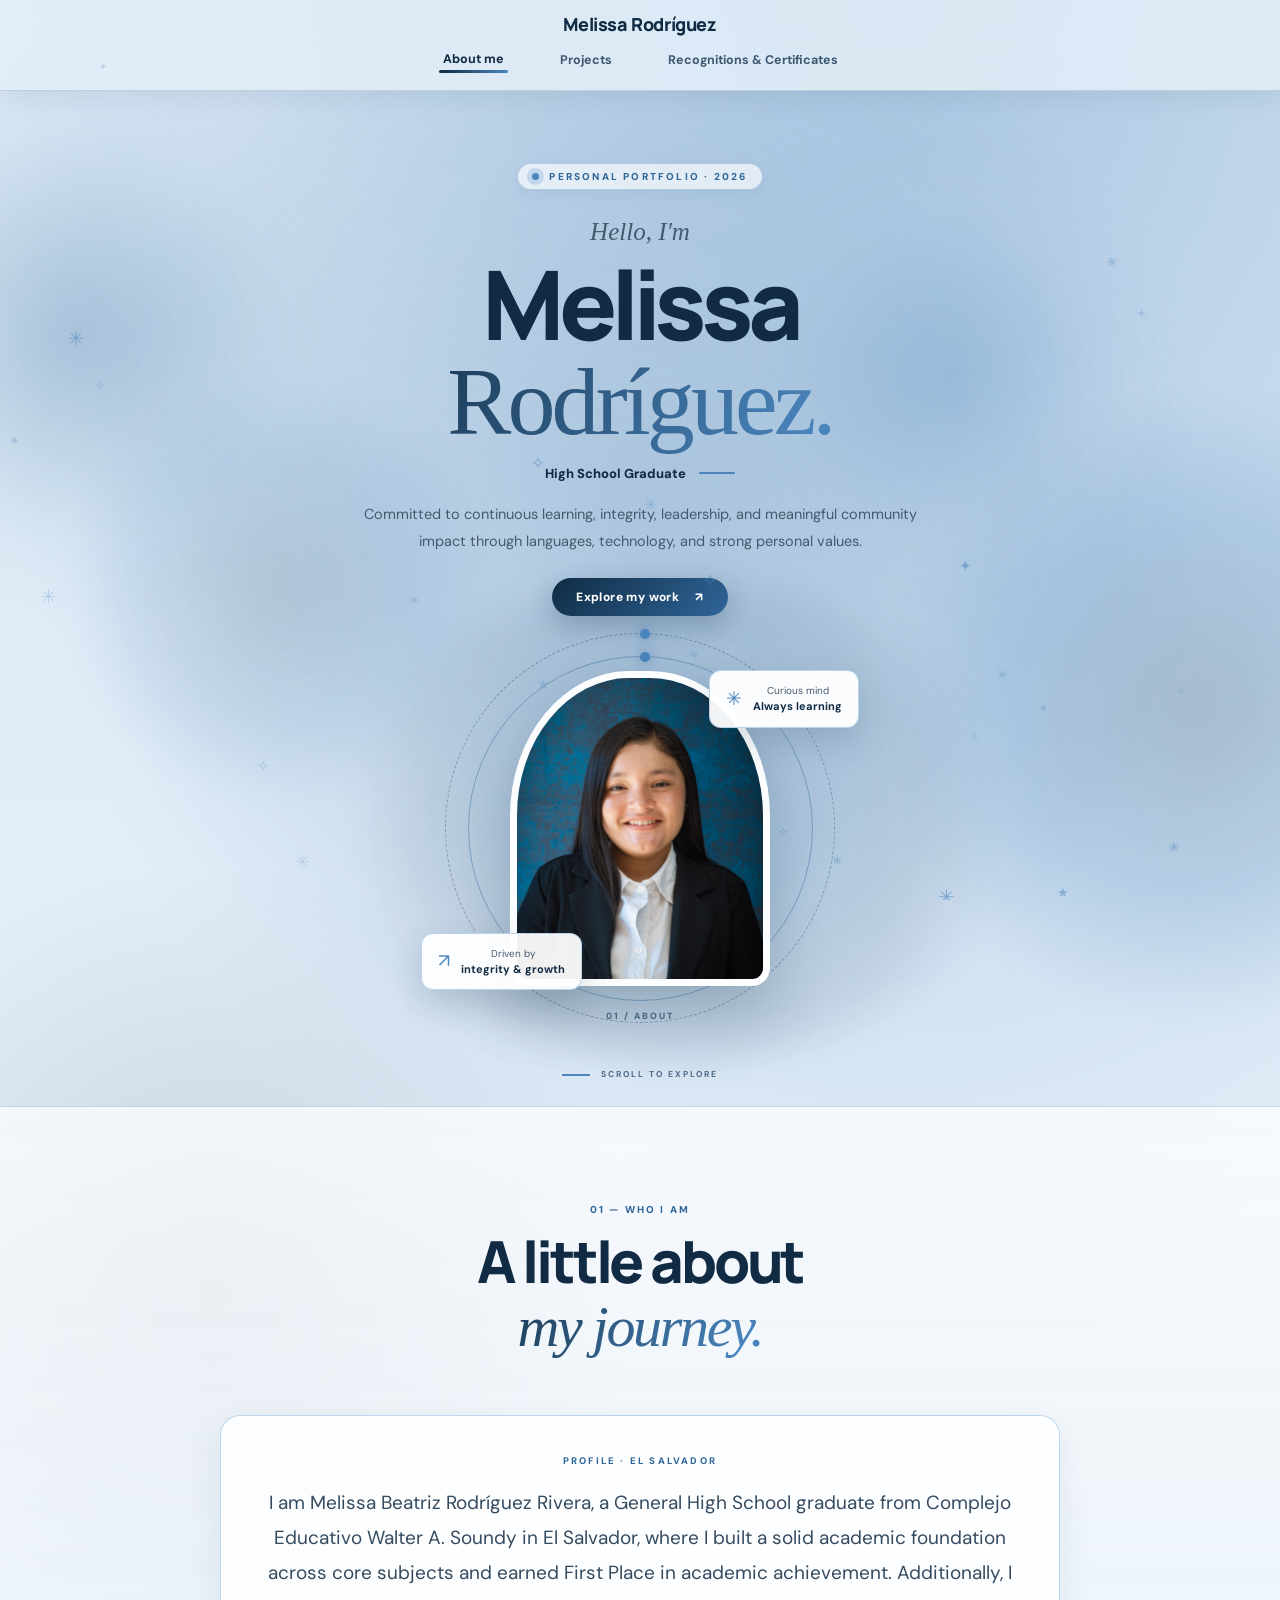
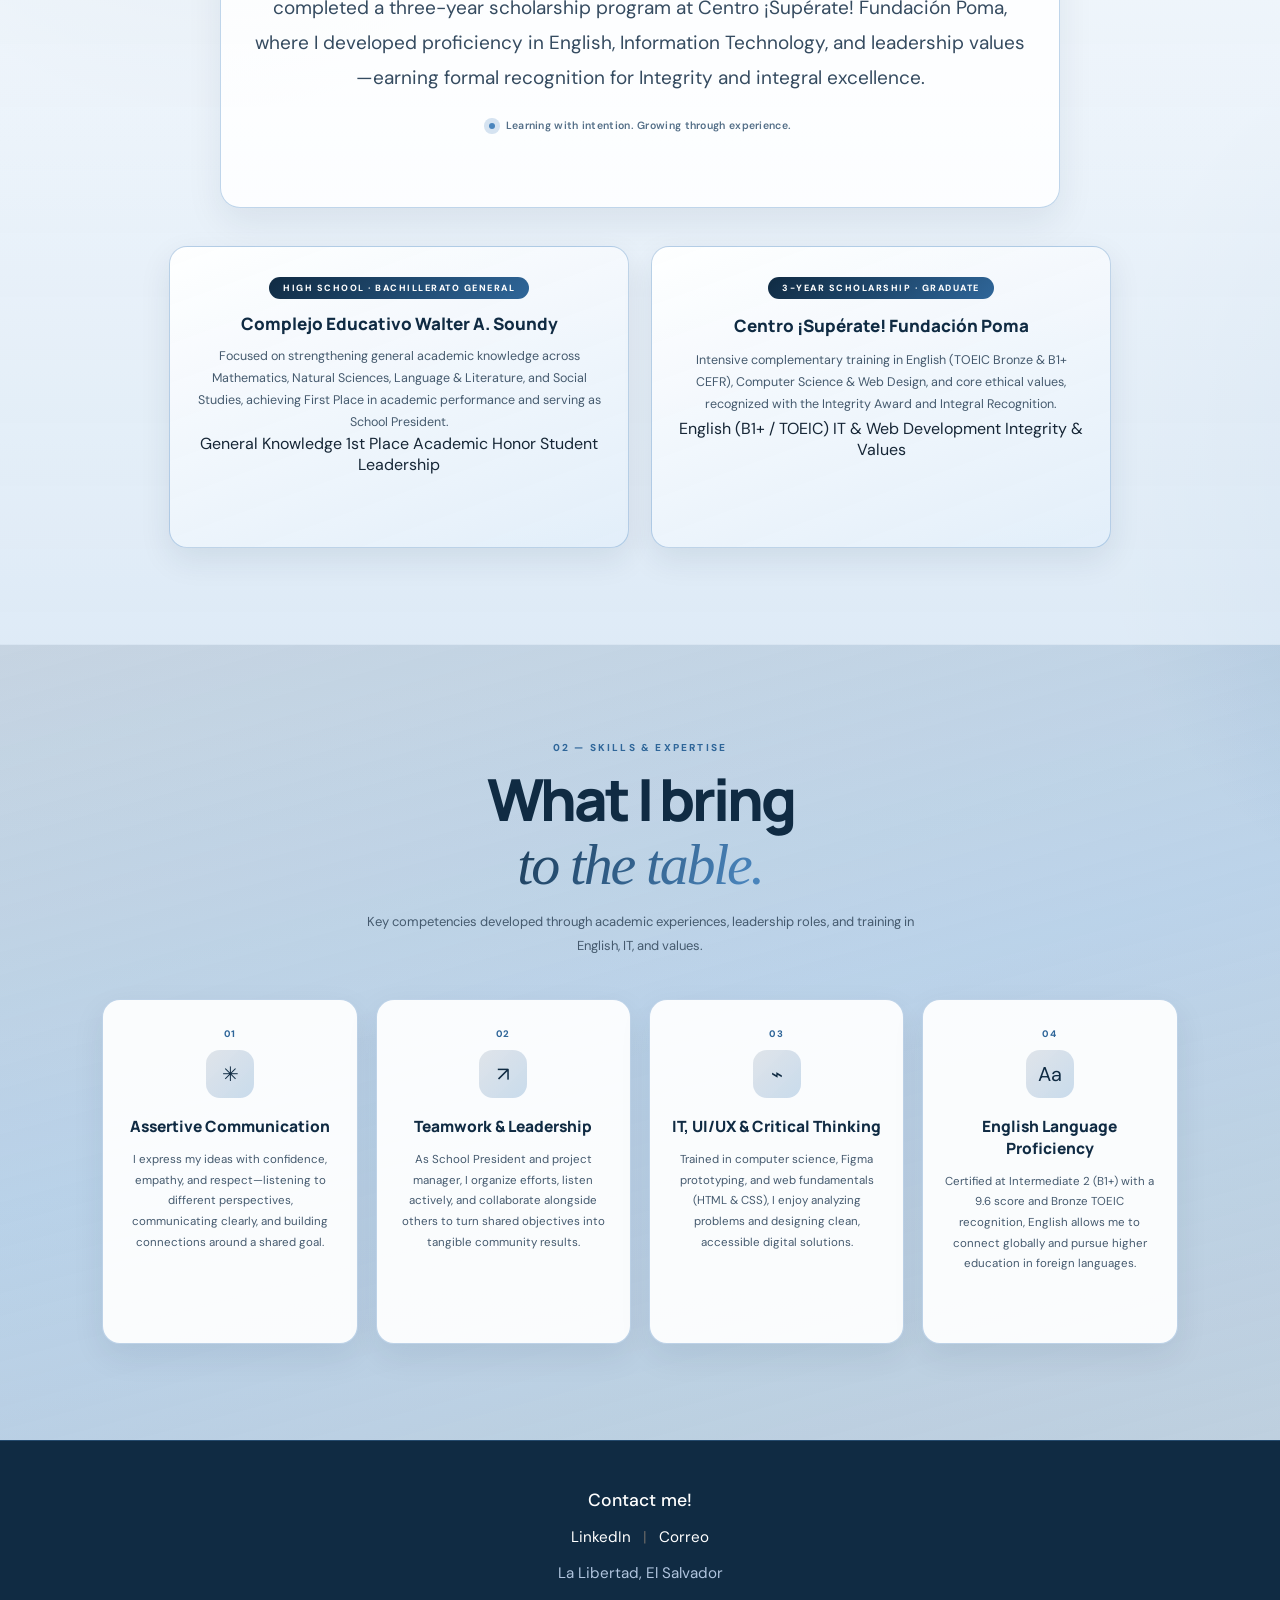
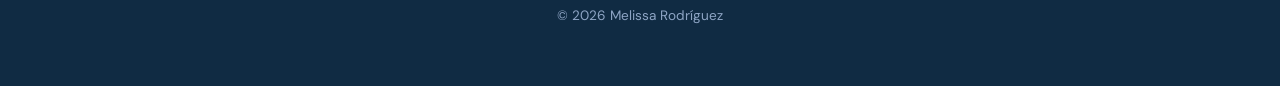
==== index.html @ 37ff0554 "Rutes Correction" ====
<!DOCTYPE html>
<html lang="en">

<head>
    <meta charset="UTF-8">
    <meta name="viewport" content="width=device-width, initial-scale=1.0">
    <meta name="theme-color" content="#1C3D5A">
    <meta name="description" content="Personal portfolio of Melissa Beatriz Rodríguez Rivera — High School Graduate, English, IT & Leadership.">
    <title>Melissa Rodríguez — About Me</title>
    <link rel="stylesheet" href="style.css">
    <script src="melistyle.js" defer></script>
</head>

<body>
    <div class="ambient ambient-one"></div>
    <div class="ambient ambient-two"></div>
    <div class="ambient ambient-three"></div>
    <header class="site-header">
        <a class="logo" href="index.html">Melissa Rodríguez</a>
        <button class="menu-toggle" aria-label="Open navigation" aria-expanded="false"
            aria-controls="primary-navigation"><span></span><span></span></button>
        <nav class="navigation" id="primary-navigation" aria-label="Main navigation">
            <a class="active" aria-current="page" href="index.html">About me</a>
            <a href="Projects-index.html">Projects</a>
            <a href="C&R-index.html">Recognitions &amp; Certificates</a>
        </nav>
    </header>

    <main>
        <section class="hero hero-about">
            <div class="hero-copy reveal">
                <span class="eyebrow"><span class="eyebrow-dot"></span> PERSONAL PORTFOLIO · 2026</span>
                <p class="intro-line">Hello, I'm</p>
                <h1>Melissa<br><span>Rodríguez.</span></h1>
                <div class="hero-role">High School Graduate <span class="role-line"></span></div>
                <p class="hero-description">Committed to continuous learning, integrity, leadership, and meaningful community
                    impact through languages, technology, and strong personal values.</p>
                <a class="text-link" href="Projects-index.html">Explore my work <span>↗</span></a>
            </div>
            <div class="hero-visual reveal">
                <div class="portrait-orbit orbit-a"></div>
                <div class="portrait-orbit orbit-b"></div>
                <div class="portrait-frame">
                    <img src="Imagen perfil Meli.jpeg" alt="Portrait of Melissa Beatriz Rodríguez Rivera">
                </div>
                <div class="floating-note note-top"><span class="note-icon">✳</span><span>Curious mind<br><b>Always
                            learning</b></span></div>
                <div class="floating-note note-bottom"><span class="note-icon">↗</span><span>Driven by<br><b>integrity
                            &amp; growth</b></span></div>
                <span class="visual-index">01 / ABOUT</span>
            </div>
            <div class="hero-scroll"><span></span> SCROLL TO EXPLORE</div>
        </section>

        <section class="content-section profile-section">
            <div class="section-heading reveal">
                <span class="section-kicker">01 — WHO I AM</span>
                <h2>A little about<br><em>my journey.</em></h2>
            </div>
            <div class="profile-copy reveal">
                <span class="small-label">PROFILE · EL SALVADOR</span>
                <p>I am Melissa Beatriz Rodríguez Rivera, a General High School graduate from Complejo Educativo Walter A. Soundy in El Salvador, where I built a solid academic foundation across core subjects and earned First Place in academic achievement. Additionally, I completed a three-year scholarship program at Centro ¡Supérate! Fundación Poma, where I developed proficiency in English, Information Technology, and leadership values—earning formal recognition for Integrity and integral excellence.
                </p>
                <div class="profile-foot"><span class="mini-dot"></span> Learning with intention. Growing through
                    experience.</div>
            </div>

            <div class="education-grid">
                <article class="edu-card reveal">
                    <span class="edu-badge">HIGH SCHOOL · BACHILLERATO GENERAL</span>
                    <h3>Complejo Educativo Walter A. Soundy</h3>
                    <p>Focused on strengthening general academic knowledge across Mathematics, Natural Sciences, Language &amp; Literature, and Social Studies, achieving First Place in academic performance and serving as School President.</p>
                    <div class="edu-tags">
                        <span>General Knowledge</span>
                        <span>1st Place Academic Honor</span>
                        <span>Student Leadership</span>
                    </div>
                </article>

                <article class="edu-card reveal">
                    <span class="edu-badge">3-YEAR SCHOLARSHIP · GRADUATE</span>
                    <h3>Centro ¡Supérate! Fundación Poma</h3>
                    <p>Intensive complementary training in English (TOEIC Bronze &amp; B1+ CEFR), Computer Science &amp; Web Design, and core ethical values, recognized with the Integrity Award and Integral Recognition.</p>
                    <div class="edu-tags">
                        <span>English (B1+ / TOEIC)</span>
                        <span>IT &amp; Web Development</span>
                        <span>Integrity &amp; Values</span>
                    </div>
                </article>
            </div>
        </section>

        <section class="skills-section">
            <div class="section-heading centered reveal">
                <span class="section-kicker">02 — SKILLS &amp; EXPERTISE</span>
                <h2>What I bring<br><em>to the table.</em></h2>
                <p>Key competencies developed through academic experiences, leadership roles, and training in English,
                    IT, and values.</p>
            </div>
            <div class="skills-grid">
                <article class="skill-card reveal"><span class="skill-number">01</span>
                    <div class="skill-symbol">✳</div>
                    <h3>Assertive Communication</h3>
                    <p>I express my ideas with confidence, empathy, and respect—listening to different
                        perspectives, communicating clearly, and building connections around a shared goal.</p>
                </article>
                <article class="skill-card reveal"><span class="skill-number">02</span>
                    <div class="skill-symbol">↗</div>
                    <h3>Teamwork &amp; Leadership</h3>
                    <p>As School President and project manager, I organize efforts, listen actively, and collaborate
                        alongside others to turn shared objectives into tangible community results.</p>
                </article>
                <article class="skill-card reveal"><span class="skill-number">03</span>
                    <div class="skill-symbol">⌁</div>
                    <h3>IT, UI/UX &amp; Critical Thinking</h3>
                    <p>Trained in computer science, Figma prototyping, and web fundamentals (HTML &amp; CSS), I enjoy
                        analyzing problems and designing clean, accessible digital solutions.</p>
                </article>
                <article class="skill-card reveal"><span class="skill-number">04</span>
                    <div class="skill-symbol">Aa</div>
                    <h3>English Language Proficiency</h3>
                    <p>Certified at Intermediate 2 (B1+) with a 9.6 score and Bronze TOEIC recognition, English allows me
                        to connect globally and pursue higher education in foreign languages.</p>
                </article>
            </div>
        </section>
    </main>

    <footer class="site-footer">
        <div class="footer-content">
            <h4 class="footer-title">Contact me!</h4>
            <div class="footer-links">
                <a href="https://www.linkedin.com/in/melissa-beatriz-rodr%C3%ADguez-rivera-15167b450" target="_blank" rel="noopener noreferrer">LinkedIn</a>
                <span>|</span>
                <a href="mailto:melissa.bea.rodriguez@gmail.com">Correo</a>
            </div>
            <p class="footer-location">La Libertad, El Salvador</p>
            <p class="footer-copy">&copy; 2026 Melissa Rodríguez</p>
        </div>
    </footer>
</body>

</html>
---- style.css ----
/* Google Fonts for Display & Body */
@import url('https://fonts.googleapis.com/css2?family=DM+Sans:ital,opsz,wght@0,9..40,400..800;1,9..40,400..700&family=Manrope:wght@600;700;800&display=swap');

/* MELISSA RODRÍGUEZ — PORTFOLIO (100% CENTERED · RICH BLUE · DYNAMIC MOTION) */
:root {
    color-scheme: light;
    --navy: #102B43;
    --navy-mid: #1C3D5A;
    --blue: #2F6699;
    --blue-bright: #4A85BD;
    --blue-light: #B8D1E8;
    --sky-tint: #DCE9F5;
    --paper: #E5EFF8;
    --white: #FFFFFF;
    --ink: #162636;
    --muted: #455A6E;
    --line: #C7DAEC;
    --sans: "DM Sans", Arial, sans-serif;
    --display: "Manrope", "DM Sans", Arial, sans-serif;
}

* {
    box-sizing: border-box;
    text-align: center;
}

html {
    scroll-behavior: smooth;
}

body {
    margin: 0;
    min-width: 320px;
    overflow-x: hidden;
    isolation: isolate;
    text-align: center;
    background:
        radial-gradient(ellipse 75% 42% at 50% 0%, rgba(74, 133, 189, 0.34), transparent 72%),
        radial-gradient(circle 38rem at 12% 28%, rgba(28, 61, 90, 0.16), transparent 70%),
        radial-gradient(circle 42rem at 88% 45%, rgba(47, 102, 153, 0.20), transparent 72%),
        radial-gradient(circle 40rem at 20% 78%, rgba(74, 133, 189, 0.18), transparent 72%),
        radial-gradient(ellipse 80% 45% at 50% 100%, rgba(28, 61, 90, 0.22), transparent 75%),
        linear-gradient(180deg, #DCE9F5 0%, #E8F1FA 38%, #D6E6F4 72%, #C9DDF0 100%);
    background-size: 140% 140%;
    animation: bg-shimmer 22s ease-in-out infinite alternate;
    color: var(--ink);
    font-family: var(--sans);
}

a {
    color: inherit;
    text-decoration: none;
}

img {
    display: block;
    max-width: 100%;
    margin-left: auto;
    margin-right: auto;
}

button {
    font: inherit;
}

::selection {
    background: var(--blue-bright);
    color: var(--white);
}

/* =========================================
   CAPAS AMBIENTALES AZULES CON MOVIMIENTO
   ========================================= */
.ambient {
    position: fixed;
    z-index: -1;
    border-radius: 50%;
    filter: blur(18px);
    pointer-events: none;
}

.ambient-one {
    top: 4rem;
    left: -12rem;
    width: 34rem;
    height: 34rem;
    opacity: 0.65;
    background: radial-gradient(circle, rgba(47, 102, 153, 0.45), rgba(184, 209, 232, 0.22) 55%, transparent 74%);
    animation: ambient-drift 18s ease-in-out infinite;
}

.ambient-two {
    top: 45%;
    right: -14rem;
    width: 38rem;
    height: 38rem;
    opacity: 0.62;
    background: radial-gradient(circle, rgba(28, 61, 90, 0.35), rgba(74, 133, 189, 0.32) 45%, transparent 74%);
    animation: ambient-drift-reverse 22s ease-in-out infinite;
}

.ambient-three {
    bottom: -10rem;
    left: 25%;
    width: 44rem;
    height: 30rem;
    opacity: 0.55;
    background: radial-gradient(circle, rgba(74, 133, 189, 0.40), rgba(28, 61, 90, 0.18) 55%, transparent 75%);
    animation: ambient-pulse 16s ease-in-out infinite alternate;
}

body::before,
body::after {
    position: fixed;
    z-index: -1;
    aspect-ratio: 1;
    border-radius: 50%;
    content: "";
    filter: blur(16px);
    pointer-events: none;
}

body::before {
    top: 16%;
    right: 8%;
    width: clamp(20rem, 36vw, 34rem);
    opacity: 0.55;
    background: radial-gradient(circle, rgba(74, 133, 189, 0.42), rgba(184, 209, 232, 0.18) 52%, transparent 74%);
    animation: ambient-glide 20s ease-in-out infinite alternate;
}

body::after {
    bottom: 12%;
    left: 6%;
    width: clamp(18rem, 32vw, 30rem);
    opacity: 0.5;
    background: radial-gradient(circle, rgba(28, 61, 90, 0.30), rgba(74, 133, 189, 0.22) 50%, transparent 74%);
    animation: ambient-glide 24s ease-in-out infinite alternate-reverse;
}

/* =========================================
   ENCABEZADO CENTRADO
   ========================================= */
.site-header {
    position: sticky;
    top: 0;
    z-index: 30;
    display: flex;
    flex-direction: column;
    align-items: center;
    justify-content: center;
    gap: 8px;
    padding: 14px clamp(20px, 6vw, 80px);
    border-bottom: 1px solid rgba(28, 61, 90, 0.16);
    background: rgba(226, 238, 249, 0.86);
    backdrop-filter: blur(18px);
    box-shadow: 0 6px 24px rgba(16, 43, 67, 0.08);
    text-align: center;
}

.logo {
    position: static;
    color: var(--navy);
    font: 800 18px/1.2 var(--display);
    letter-spacing: -0.4px;
    transition: transform 0.3s ease, color 0.3s ease;
}

.logo:hover {
    color: var(--blue);
    transform: translateY(-2px);
}

.navigation {
    display: flex;
    align-items: center;
    justify-content: center;
    flex-wrap: wrap;
    gap: clamp(18px, 4vw, 48px);
}

.navigation a {
    position: relative;
    padding: 8px 4px;
    color: #3E5871;
    font-size: 12.5px;
    font-weight: 700;
    transition: color 0.25s ease, transform 0.25s ease;
}

.navigation a::after {
    position: absolute;
    right: 0;
    bottom: 2px;
    left: 0;
    height: 2.5px;
    border-radius: 99px;
    background: linear-gradient(90deg, var(--navy), var(--blue-bright));
    content: "";
    transform: scaleX(0);
    transform-origin: center;
    transition: transform 0.28s cubic-bezier(0.2, 0.8, 0.2, 1);
}

.navigation a:hover,
.navigation a.active {
    color: var(--navy);
    transform: translateY(-1px);
}

.navigation a:hover::after,
.navigation a.active::after {
    transform: scaleX(1);
}

.menu-toggle {
    display: none;
}

/* =========================================
   HERO PRINCIPAL (CENTRADO + MOVIMIENTO)
   ========================================= */
.hero {
    position: relative;
    display: flex;
    min-height: 680px;
    flex-direction: column;
    align-items: center;
    justify-content: center;
    gap: 32px;
    padding: 72px 24px 98px;
    text-align: center;
    background: radial-gradient(circle at 50% 42%, rgba(47, 102, 153, 0.16), transparent 65%);
}

.hero-copy {
    max-width: 760px;
    margin: 0 auto;
    display: flex;
    flex-direction: column;
    align-items: center;
    text-align: center;
}

.eyebrow,
.section-kicker,
.small-label {
    color: var(--blue);
    font-size: 10px;
    font-weight: 800;
    letter-spacing: 2.2px;
}

.eyebrow {
    display: inline-flex;
    align-items: center;
    justify-content: center;
    gap: 10px;
    padding: 6px 14px;
    border-radius: 999px;
    background: rgba(255, 255, 255, 0.65);
    border: 1px solid rgba(74, 133, 189, 0.35);
    box-shadow: 0 4px 14px rgba(16, 43, 67, 0.06);
}

.eyebrow-dot,
.mini-dot {
    width: 7px;
    height: 7px;
    border-radius: 50%;
    background: var(--blue-bright);
    box-shadow: 0 0 0 5px rgba(74, 133, 189, 0.22);
    animation: dot-pulse 2.6s ease-in-out infinite;
}

.intro-line {
    margin: 24px 0 0;
    color: var(--muted);
    font: italic 25px/1.4 Georgia, "Times New Roman", serif;
}

.hero h1,
.page-hero h1 {
    margin: 8px 0 16px;
    color: var(--navy);
    font: 800 clamp(56px, 8vw, 96px)/.98 var(--display);
    letter-spacing: -0.065em;
    text-align: center;
}

.hero h1 span,
.page-hero h1 em,
.section-heading h2 em,
.section-topline h2 em {
    background: linear-gradient(120deg, var(--navy-mid), var(--blue-bright), var(--navy-mid));
    background-size: 200% auto;
    -webkit-background-clip: text;
    -webkit-text-fill-color: transparent;
    font-family: Georgia, "Times New Roman", serif;
    font-weight: 500;
    letter-spacing: -0.04em;
    animation: text-flow 8s linear infinite;
}

.hero-role {
    display: flex;
    align-items: center;
    justify-content: center;
    gap: 13px;
    color: var(--navy);
    font-size: 13px;
    font-weight: 800;
}

.role-line {
    width: 36px;
    height: 2px;
    background: var(--blue-bright);
    border-radius: 99px;
}

.hero-description,
.page-hero-inner > p {
    max-width: 600px;
    margin: 19px auto 24px;
    color: var(--muted);
    font-size: 14.5px;
    line-height: 1.85;
    text-align: center;
}

.text-link {
    display: inline-flex;
    align-items: center;
    justify-content: center;
    gap: 16px;
    padding: 11px 24px;
    border-radius: 999px;
    background: linear-gradient(135deg, var(--navy), var(--blue));
    color: var(--white);
    font-size: 12px;
    font-weight: 800;
    letter-spacing: 0.4px;
    box-shadow: 0 10px 26px rgba(16, 43, 67, 0.24);
    transition: transform 0.3s cubic-bezier(0.2, 0.8, 0.2, 1), box-shadow 0.3s ease, gap 0.3s ease;
}

.text-link:hover {
    gap: 24px;
    transform: translateY(-3px);
    box-shadow: 0 16px 34px rgba(16, 43, 67, 0.34);
}

.hero-visual {
    position: relative;
    display: grid;
    min-height: 360px;
    width: min(100%, 430px);
    margin: 0 auto;
    place-items: center;
}

.portrait-frame {
    position: relative;
    z-index: 2;
    width: min(260px, 68vw);
    height: 315px;
    overflow: hidden;
    border: 7px solid rgba(255, 255, 255, 0.95);
    border-radius: 46% 46% 18px 18px;
    background: var(--blue-light);
    box-shadow: 0 24px 58px rgba(16, 43, 67, 0.25);
    animation: portrait-bob 6s ease-in-out infinite;
}

.portrait-frame img {
    width: 100%;
    height: 100%;
    object-fit: cover;
    transition: transform 0.6s ease;
}

.portrait-frame:hover img {
    transform: scale(1.04);
}

.portrait-orbit {
    position: absolute;
    width: 345px;
    height: 345px;
    border: 1.5px solid rgba(47, 102, 153, 0.42);
    border-radius: 50%;
    animation: orbit 20s linear infinite;
}

.portrait-orbit::before {
    content: "";
    position: absolute;
    top: -5px;
    left: 50%;
    width: 10px;
    height: 10px;
    border-radius: 50%;
    background: var(--blue-bright);
    box-shadow: 0 0 12px rgba(74, 133, 189, 0.8);
}

.orbit-b {
    width: 390px;
    height: 390px;
    border: 1.5px dashed rgba(16, 43, 67, 0.32);
    animation-direction: reverse;
    animation-duration: 30s;
}

.floating-note {
    position: absolute;
    z-index: 3;
    display: flex;
    align-items: center;
    justify-content: center;
    gap: 11px;
    padding: 12px 16px;
    border: 1px solid rgba(184, 209, 232, 0.95);
    border-radius: 12px;
    background: rgba(255, 255, 255, 0.94);
    box-shadow: 0 14px 34px rgba(16, 43, 67, 0.16);
    color: var(--muted);
    font-size: 10px;
    line-height: 1.5;
    animation: float-dynamic 4.2s ease-in-out infinite;
}

.floating-note b {
    color: var(--navy);
    font-size: 11px;
}

.note-icon {
    color: var(--blue-bright);
    font-size: 19px;
    animation: slow-spin-icon 12s linear infinite;
}

.note-top {
    top: 22px;
    right: -4px;
}

.note-bottom {
    bottom: 18px;
    left: -4px;
    animation-delay: -2.1s;
}

.visual-index {
    position: absolute;
    left: 50%;
    bottom: -14px;
    transform: translateX(-50%);
    color: #4D6A85;
    font-size: 9px;
    font-weight: 800;
    letter-spacing: 2px;
}

.hero-scroll {
    position: absolute;
    bottom: 26px;
    left: 50%;
    display: flex;
    align-items: center;
    justify-content: center;
    gap: 11px;
    color: #4D6A85;
    font-size: 8.5px;
    font-weight: 700;
    letter-spacing: 2px;
    transform: translateX(-50%);
    animation: scroll-bounce 2.8s ease-in-out infinite;
}

.hero-scroll span {
    width: 28px;
    height: 1.5px;
    background: var(--blue-bright);
}

/* =========================================
   SECCIONES DE CONTENIDO (100% CENTRADAS)
   ========================================= */
.content-section,
.skills-section,
.projects-section,
.certificates-section {
    padding: 96px clamp(22px, 8vw, 120px);
    text-align: center;
    display: flex;
    flex-direction: column;
    align-items: center;
    justify-content: center;
}

.content-section {
    background: linear-gradient(180deg, rgba(255, 255, 255, 0.72), rgba(220, 233, 245, 0.65));
    border-top: 1px solid rgba(74, 133, 189, 0.18);
    border-bottom: 1px solid rgba(74, 133, 189, 0.18);
}

.section-heading,
.section-topline,
.centered {
    max-width: 720px;
    margin: 0 auto 42px;
    display: flex;
    flex-direction: column;
    align-items: center;
    justify-content: center;
    text-align: center;
}

.section-heading h2,
.section-topline h2 {
    margin: 14px 0;
    color: var(--navy);
    font: 800 clamp(36px, 5vw, 58px)/1.08 var(--display);
    letter-spacing: -0.055em;
    text-align: center;
}

.section-topline > p,
.centered > p {
    max-width: 560px;
    margin: 0 auto;
    color: var(--muted);
    font-size: 13px;
    line-height: 1.8;
    text-align: center;
}

.profile-copy {
    max-width: 840px;
    margin: 0 auto;
    padding: 32px 28px;
    border-radius: 20px;
    background: rgba(255, 255, 255, 0.86);
    border: 1px solid rgba(184, 209, 232, 0.9);
    box-shadow: 0 14px 36px rgba(16, 43, 67, 0.08);
    text-align: center;
}

.small-label {
    font-size: 9.5px;
}

.profile-copy > p {
    margin: 16px auto 24px;
    color: #354B60;
    font-size: clamp(15.5px, 1.8vw, 19px);
    line-height: 1.85;
    text-align: center;
}

.profile-foot {
    display: flex;
    align-items: center;
    justify-content: center;
    gap: 11px;
    color: #546F88;
    font-size: 10.5px;
    font-weight: 600;
    letter-spacing: 0.3px;
}

.mini-dot {
    width: 6px;
    height: 6px;
}

/* =========================================
   EDUCACIÓN Y TRAYECTORIA (CENTRADO)
   ========================================= */
.education-grid {
    display: flex;
    flex-wrap: wrap;
    justify-content: center;
    align-items: stretch;
    max-width: 1020px;
    width: 100%;
    margin: 38px auto 0;
    gap: 22px;
    text-align: center;
}

.edu-card {
    flex: 1 1 340px;
    max-width: 460px;
    position: relative;
    padding: 30px 24px;
    border: 1px solid rgba(74, 133, 189, 0.35);
    border-radius: 18px;
    background: linear-gradient(160deg, rgba(255, 255, 255, 0.95), rgba(226, 238, 249, 0.9));
    box-shadow: 0 12px 32px rgba(16, 43, 67, 0.09);
    display: flex;
    flex-direction: column;
    align-items: center;
    justify-content: space-between;
    text-align: center;
    transition: transform 0.35s cubic-bezier(0.2, 0.8, 0.2, 1), box-shadow 0.35s ease, border-color 0.35s ease;
}

.edu-card:hover {
    transform: translateY(-8px) scale(1.015);
    border-color: var(--blue-bright);
    box-shadow: 0 22px 44px rgba(16, 43, 67, 0.16);
}

.edu-badge {
    display: inline-block;
    padding: 5px 14px;
    border-radius: 999px;
    background: linear-gradient(135deg, var(--navy), var(--blue));
    color: var(--white);
    font-size: 9px;
    font-weight: 800;
    letter-spacing: 1.5px;
    text-transform: uppercase;
    margin-bottom: 14px;
}

.edu-card h3 {
    margin: 0 0 10px;
    color: var(--navy);
    font: 800 17px/1.35 var(--display);
}

.edu-card p {
    margin: 0;
    color: var(--muted);
    font-size: 12.5px;
    line-height: 1.75;
}

/* =========================================
   SKILLS SECTION (MÁS AZUL + CENTRADO)
   ========================================= */
.skills-section {
    background: linear-gradient(165deg, rgba(28, 61, 90, 0.14), rgba(74, 133, 189, 0.24), rgba(28, 61, 90, 0.14));
}

.skills-grid {
    display: flex;
    flex-wrap: wrap;
    justify-content: center;
    align-items: stretch;
    max-width: 1160px;
    width: 100%;
    margin: 0 auto;
    gap: 18px;
}

.skill-card {
    flex: 1 1 245px;
    max-width: 275px;
    position: relative;
    min-height: 295px;
    padding: 28px 22px;
    border: 1px solid rgba(74, 133, 189, 0.35);
    border-radius: 18px;
    background: rgba(255, 255, 255, 0.92);
    box-shadow: 0 12px 32px rgba(16, 43, 67, 0.08);
    display: flex;
    flex-direction: column;
    align-items: center;
    justify-content: flex-start;
    text-align: center;
    transition: transform 0.35s cubic-bezier(0.2, 0.8, 0.2, 1), box-shadow 0.35s ease, border-color 0.35s ease;
}

.skill-card:hover {
    transform: translateY(-9px) scale(1.02);
    border-color: var(--blue-bright);
    box-shadow: 0 22px 44px rgba(16, 43, 67, 0.18);
}

.skill-number {
    display: inline-block;
    margin-bottom: 10px;
    color: var(--blue);
    font-size: 9.5px;
    font-weight: 800;
    letter-spacing: 1.5px;
}

.skill-symbol {
    display: grid;
    width: 48px;
    height: 48px;
    margin: 0 auto 18px;
    place-items: center;
    border-radius: 14px;
    background: linear-gradient(135deg, rgba(28, 61, 90, 0.12), rgba(74, 133, 189, 0.28));
    color: var(--navy);
    font-size: 20px;
    transition: transform 0.4s ease, background 0.4s ease, color 0.4s ease;
}

.skill-card:hover .skill-symbol {
    transform: rotate(10deg) scale(1.1);
    background: linear-gradient(135deg, var(--navy), var(--blue-bright));
    color: var(--white);
}

.skill-card h3 {
    margin: 0 0 12px;
    color: var(--navy);
    font: 800 15.5px/1.4 var(--display);
}

.skill-card p {
    margin: 0;
    color: var(--muted);
    font-size: 11.5px;
    line-height: 1.8;
}

/* =========================================
   PAGE HERO (PROJECTS & CERTIFICATES)
   ========================================= */
.page-hero {
    position: relative;
    display: flex;
    min-height: 410px;
    flex-direction: column;
    align-items: center;
    justify-content: center;
    overflow: hidden;
    padding: 75px 24px 65px;
    text-align: center;
    background: radial-gradient(circle at 50% 45%, rgba(47, 102, 153, 0.22), rgba(184, 209, 232, 0.18) 55%, transparent 78%);
}

.page-hero-inner {
    position: relative;
    z-index: 1;
    max-width: 720px;
    margin: 0 auto;
    display: flex;
    flex-direction: column;
    align-items: center;
    text-align: center;
}

.page-hero h1 {
    margin: 22px 0 16px;
    font-size: clamp(54px, 8vw, 88px);
}

.page-hero h1 em {
    font-style: italic;
}

.page-count {
    display: inline-flex;
    align-items: center;
    justify-content: center;
    gap: 10px;
    padding: 6px 16px;
    border-radius: 999px;
    background: rgba(255, 255, 255, 0.72);
    border: 1px solid rgba(74, 133, 189, 0.35);
    color: #4B6782;
    font-size: 9.5px;
    font-weight: 700;
    letter-spacing: 1.6px;
}

.page-count b {
    color: var(--navy);
}

.page-hero-mark {
    position: absolute;
    top: 50%;
    right: 8%;
    color: rgba(47, 102, 153, 0.18);
    font: 145px Georgia, serif;
    animation: slowspin 24s linear infinite;
    transform: translateY(-50%);
    pointer-events: none;
}

/* =========================================
   PROYECTOS — 3 ARRIBA, 2 ABAJO CENTRADOS ESTRICTOS
   ========================================= */
.projects-section {
    background: linear-gradient(180deg, rgba(235, 244, 252, 0.78), rgba(206, 225, 243, 0.78));
    border-top: 1px solid rgba(74, 133, 189, 0.22);
}

.projects-grid {
    display: flex;
    flex-wrap: wrap;
    justify-content: center;
    align-items: flex-start;
    max-width: 1120px; /* Ancho ajustado estrictamente para forzar 3 por fila */
    width: 100%;
    margin: 0 auto;
    gap: 28px;
}

.project-card {
    flex: 0 1 340px; /* Ancho ideal que permite exactamente 3 arriba y 2 abajo centradas */
    width: 100%;
    max-width: 350px;
    position: relative;
    overflow: hidden;
    padding: 14px;
    border: 1px solid rgba(74, 133, 189, 0.35);
    border-radius: 18px;
    outline: none;
    background: rgba(255, 255, 255, 0.95);
    box-shadow: 0 12px 32px rgba(16, 43, 67, 0.08);
    cursor: pointer;
    text-align: center;
    transition: transform 0.35s cubic-bezier(0.2, 0.8, 0.2, 1), box-shadow 0.35s ease, border-color 0.35s ease;
}

.project-card:hover,
.project-card:focus-visible {
    transform: translateY(-8px) scale(1.015);
    border-color: var(--blue-bright);
    box-shadow: 0 22px 46px rgba(16, 43, 67, 0.18);
}

.project-image {
    position: relative;
    height: 205px;
    overflow: hidden;
    border-radius: 12px;
    background: #DCE9F5;
}

.project-image img {
    width: 100%;
    height: 100%;
    object-fit: cover;
    transition: transform 0.6s ease;
}

.project-card:hover .project-image img {
    transform: scale(1.06);
}

.project-index {
    position: absolute;
    top: 11px;
    left: 11px;
    padding: 6px 10px;
    border-radius: 7px;
    background: rgba(255, 255, 255, 0.95);
    color: var(--navy);
    font-size: 10px;
    font-weight: 800;
    box-shadow: 0 4px 12px rgba(16, 43, 67, 0.12);
}

.project-open {
    position: absolute;
    right: 11px;
    bottom: 11px;
    display: grid;
    width: 32px;
    height: 32px;
    place-items: center;
    border-radius: 50%;
    background: rgba(255, 255, 255, 0.95);
    color: var(--navy);
    box-shadow: 0 4px 12px rgba(16, 43, 67, 0.14);
    transition: transform 0.3s ease, background 0.3s ease, color 0.3s ease;
}

.project-card:hover .project-open {
    background: var(--navy);
    color: var(--white);
}

.project-card.is-open .project-open {
    transform: rotate(45deg);
    background: var(--blue-bright);
    color: var(--white);
}

.project-meta {
    display: flex;
    justify-content: center;
    align-items: center;
    flex-wrap: wrap;
    gap: 10px;
    margin: 17px 3px 8px;
    color: var(--blue);
    font-size: 8.5px;
    font-weight: 800;
    letter-spacing: 0.9px;
}

.project-meta span + span {
    color: #5C768F;
}

.project-card h3 {
    margin: 0 3px 13px;
    color: var(--navy);
    font: 800 17.5px/1.4 var(--display);
    text-align: center;
}

.project-hint {
    display: flex;
    align-items: center;
    justify-content: center;
    gap: 10px;
    padding: 12px 3px 4px;
    border-top: 1px solid #DCE9F5;
    color: var(--blue);
    font-size: 8.5px;
    font-weight: 800;
    letter-spacing: 1.3px;
}

.project-hint span {
    color: var(--navy);
    font-size: 15px;
    line-height: 8px;
    transition: transform 0.3s ease;
}

.project-card.is-open .project-hint span {
    transform: rotate(45deg);
}

.project-details {
    max-height: 0;
    overflow: hidden;
    opacity: 0;
    transition: max-height 0.45s cubic-bezier(0.2, 0.8, 0.2, 1), opacity 0.3s ease, padding 0.3s ease;
}

.project-details p {
    margin: 0;
    color: var(--muted);
    font-size: 11.5px;
    line-height: 1.8;
    text-align: center;
}

.project-details > span {
    display: block;
    margin-top: 12px;
    color: var(--blue);
    font-size: 9.5px;
    font-weight: 800;
}

.project-card.is-open .project-details {
    max-height: 520px;
    padding: 6px 6px 14px;
    opacity: 1;
}

/* =========================================
   CERTIFICADOS — 100% CENTRADO
   ========================================= */
.certificates-section {
    background: linear-gradient(175deg, rgba(28, 61, 90, 0.16), rgba(74, 133, 189, 0.26), rgba(28, 61, 90, 0.18));
    border-top: 1px solid rgba(74, 133, 189, 0.24);
}

.certificates-grid {
    display: flex;
    flex-wrap: wrap;
    justify-content: center;
    align-items: stretch;
    max-width: 1160px;
    width: 100%;
    margin: 0 auto;
    gap: 24px;
}

.certificate-card {
    flex: 0 1 345px;
    width: 100%;
    max-width: 355px;
    overflow: hidden;
    border: 1px solid rgba(74, 133, 189, 0.38);
    border-radius: 18px;
    background: rgba(255, 255, 255, 0.96);
    box-shadow: 0 12px 32px rgba(16, 43, 67, 0.08);
    display: flex;
    flex-direction: column;
    align-items: center;
    text-align: center;
    transition: transform 0.35s cubic-bezier(0.2, 0.8, 0.2, 1), box-shadow 0.35s ease, border-color 0.35s ease;
}

.certificate-card:hover {
    transform: translateY(-8px) scale(1.018);
    border-color: var(--blue-bright);
    box-shadow: 0 22px 46px rgba(16, 43, 67, 0.18);
}

.certificate-image {
    position: relative;
    display: flex;
    align-items: center;
    justify-content: center;
    width: 100%;
    height: 240px;
    overflow: hidden;
    padding: 14px;
    border: 0;
    background: linear-gradient(145deg, #DCE9F5, #C7DDF0);
    cursor: zoom-in;
}

.certificate-image img {
    width: 100%;
    height: 100%;
    object-fit: contain;
    transition: transform 0.45s cubic-bezier(0.2, 0.8, 0.2, 1);
}

.certificate-card:hover .certificate-image img {
    transform: scale(1.05);
}

.certificate-image > span {
    position: absolute;
    top: 16px;
    left: 16px;
    padding: 5px 9px;
    border-radius: 6px;
    background: rgba(255, 255, 255, 0.95);
    color: var(--navy);
    font-size: 9.5px;
    font-weight: 800;
    box-shadow: 0 4px 12px rgba(16, 43, 67, 0.12);
}

.certificate-info {
    width: 100%;
    padding: 20px 20px 24px;
    display: flex;
    flex-direction: column;
    align-items: center;
    justify-content: center;
    text-align: center;
}

.certificate-type {
    display: inline-block;
    padding: 4px 11px;
    border-radius: 999px;
    background: #E4EFFA;
    color: var(--blue);
    font-size: 8.5px;
    font-weight: 800;
    letter-spacing: 1.5px;
}

.certificate-info h3 {
    margin: 10px 0 6px;
    color: var(--navy);
    font: 800 15.5px/1.4 var(--display);
    text-align: center;
}

.certificate-info p {
    margin: 0;
    color: var(--muted);
    font-size: 11px;
    line-height: 1.6;
    text-align: center;
}

.certificate-dialog {
    position: fixed;
    width: min(92vw, 1000px);
    max-width: none;
    max-height: 92vh;
    padding: 22px;
    border: 1px solid rgba(184, 209, 232, 0.35);
    border-radius: 16px;
    background: rgba(16, 43, 67, 0.97);
    box-shadow: 0 24px 80px rgba(0, 0, 0, 0.45);
}

.certificate-dialog::backdrop {
    background: rgba(10, 28, 46, 0.82);
    backdrop-filter: blur(6px);
}

.dialog-image {
    max-width: 100%;
    max-height: calc(92vh - 44px);
    margin: auto;
    object-fit: contain;
}

.dialog-close {
    position: absolute;
    top: 10px;
    right: 12px;
    z-index: 1;
    width: 38px;
    height: 38px;
    border: 0;
    border-radius: 50%;
    background: rgba(255, 255, 255, 0.95);
    color: var(--navy);
    cursor: pointer;
    font-size: 25px;
    line-height: 1;
    transition: transform 0.25s ease;
}

.dialog-close:hover {
    transform: rotate(90deg) scale(1.08);
}

/* =========================================
   REVEAL & KEYFRAMES DINÁMICOS
   ========================================= */
.reveal {
    opacity: 0;
    transform: translateY(28px) scale(0.98);
    transition: opacity 0.7s ease, transform 0.7s cubic-bezier(0.2, 0.8, 0.2, 1);
}

.reveal.visible {
    opacity: 1;
    transform: translateY(0) scale(1);
}

.project-card.reveal,
.certificate-card.reveal,
.skill-card.reveal,
.edu-card.reveal {
    transition: opacity 0.7s ease, transform 0.35s cubic-bezier(0.2, 0.8, 0.2, 1), box-shadow 0.35s ease, border-color 0.35s ease;
}

@keyframes bg-shimmer {
    0% { background-position: 0% 0%; }
    100% { background-position: 100% 100%; }
}

@keyframes text-flow {
    0% { background-position: 0% 50%; }
    100% { background-position: 200% 50%; }
}

@keyframes orbit {
    to { transform: rotate(360deg); }
}

@keyframes slowspin {
    to { transform: translateY(-50%) rotate(360deg); }
}

@keyframes slow-spin-icon {
    to { transform: rotate(360deg); }
}

@keyframes portrait-bob {
    0%, 100% { transform: translateY(0); }
    50% { transform: translateY(-9px); }
}

@keyframes float-dynamic {
    0%, 100% { transform: translateY(0) rotate(0deg); }
    50% { transform: translateY(-10px) rotate(1.2deg); }
}

@keyframes dot-pulse {
    0%, 100% { transform: scale(1); box-shadow: 0 0 0 4px rgba(74, 133, 189, 0.22); }
    50% { transform: scale(1.25); box-shadow: 0 0 0 8px rgba(74, 133, 189, 0.08); }
}

@keyframes scroll-bounce {
    0%, 100% { transform: translate(-50%, 0); }
    50% { transform: translate(-50%, 5px); }
}

@keyframes ambient-drift {
    0%, 100% { transform: translate3d(-18px, -12px, 0) scale(0.95); }
    50% { transform: translate3d(55px, 35px, 0) scale(1.12); }
}

@keyframes ambient-drift-reverse {
    0%, 100% { transform: translate3d(18px, 14px, 0) scale(1.06); }
    50% { transform: translate3d(-50px, -30px, 0) scale(0.94); }
}

@keyframes ambient-pulse {
    0% { transform: translateX(-25px) scale(0.94); }
    100% { transform: translateX(25px) scale(1.1); }
}

@keyframes ambient-glide {
    0% { transform: translate3d(-20px, 16px, 0) scale(0.92); }
    100% { transform: translate3d(32px, -28px, 0) scale(1.1); }
}

/* =========================================
   RESPONSIVO MÓVIL Y TABLET (CENTRADO)
   ========================================= */
@media (max-width: 1000px) {
    .page-hero-mark {
        right: 2%;
        font-size: 110px;
    }
}

@media (max-width: 700px) {
    .site-header {
        min-height: 68px;
        flex-direction: row;
        justify-content: center;
        padding: 10px 18px;
    }

    .logo {
        font-size: 16px;
    }

    .menu-toggle {
        position: absolute;
        right: 18px;
        display: block;
        width: 42px;
        height: 42px;
        padding: 8px;
        border: 1px solid rgba(74, 133, 189, 0.4);
        border-radius: 10px;
        background: rgba(255, 255, 255, 0.9);
        cursor: pointer;
    }

    .menu-toggle span {
        display: block;
        width: 21px;
        height: 2px;
        margin: 5px auto;
        background: var(--navy);
    }

    .navigation {
        position: absolute;
        top: 67px;
        right: 0;
        left: 0;
        display: none;
        flex-direction: column;
        align-items: center;
        justify-content: center;
        gap: 8px;
        padding: 16px 20px 22px;
        border-bottom: 1px solid rgba(74, 133, 189, 0.3);
        background: rgba(226, 238, 249, 0.98);
        box-shadow: 0 12px 28px rgba(16, 43, 67, 0.12);
    }

    .navigation.open {
        display: flex;
    }

    .navigation a {
        padding: 9px 0;
    }

    .hero {
        min-height: auto;
        gap: 26px;
        padding: 56px 22px 80px;
    }

    .hero h1 {
        font-size: clamp(54px, 15vw, 76px);
    }

    .hero-visual {
        min-height: 330px;
    }

    .portrait-frame {
        width: 225px;
        height: 275px;
    }

    .portrait-orbit {
        width: 300px;
        height: 300px;
    }

    .orbit-b {
        width: 335px;
        height: 335px;
    }

    .note-top {
        top: 12px;
        right: 0;
    }

    .note-bottom {
        bottom: 10px;
        left: 0;
    }

    .content-section,
    .skills-section,
    .projects-section,
    .certificates-section {
        padding: 72px 20px;
    }

    .section-heading h2,
    .section-topline h2 {
        font-size: 40px;
    }

    .page-hero {
        min-height: 350px;
        padding: 62px 20px 54px;
    }

    .page-hero h1 {
        font-size: clamp(52px, 14vw, 74px);
    }

    .page-hero-mark {
        top: 22px;
        right: -5px;
        font-size: 76px;
        transform: none;
    }

    @keyframes slowspin {
        to { transform: rotate(360deg); }
    }

    .project-card,
    .certificate-card,
    .skill-card,
    .edu-card {
        max-width: 440px;
    }

    .project-image {
        height: 225px;
    }

    .certificate-image {
        height: 260px;
    }
}

@media (prefers-reduced-motion: reduce) {
    *,
    *::before,
    *::after {
        scroll-behavior: auto !important;
        animation-duration: .01ms !important;
        animation-iteration-count: 1 !important;
        transition-duration: .01ms !important;
    }

    .reveal {
        opacity: 1;
        transform: none;
    }
}

/* =========================================
   DESTELLOS Y ANIMACIONES DE FONDO
   ========================================= */
.sparkle-container {
    position: fixed;
    top: 0;
    left: 0;
    width: 100vw;
    height: 100vh;
    pointer-events: none;
    z-index: 9999;
    overflow: hidden;
}

.sparkle {
    position: absolute;
    background: radial-gradient(circle, #fff 0%, rgba(255,255,255,0.8) 50%, transparent 100%);
    border-radius: 50%;
    animation: sparkleAnim var(--duration) linear infinite;
    opacity: 0;
}

@keyframes sparkleAnim {
    0% {
        transform: translateY(100vh) scale(0);
        opacity: 0;
    }
    50% {
        opacity: 0.8;
        transform: translateY(50vh) scale(1);
    }
    100% {
        transform: translateY(-10vh) scale(0.2);
        opacity: 0;
    }
}

.floating-star-symbol {
    position: absolute;
    color: var(--blue-bright);
    pointer-events: none;
    z-index: 9998;
    user-select: none;
}

@keyframes floatingStarAnim {
    0% {
        transform: translateY(0px) rotate(0deg) scale(0.9);
    }
    100% {
        transform: translateY(-25px) rotate(20deg) scale(1.2);
    }
}

/* =========================================
   PIE DE PÁGINA (FOOTER) - AZUL OSCURO
   ========================================= */
.site-footer {
    background-color: var(--navy);
    color: #b0c4de;
    padding: 3rem 2rem;
    text-align: center;
    border-top: 1px solid rgba(74, 133, 189, 0.35);
    font-family: inherit;
}

.site-footer .footer-content {
    max-width: 800px;
    margin: 0 auto;
    display: flex;
    flex-direction: column;
    gap: 1rem;
    align-items: center;
}

.site-footer .footer-title {
    font-size: 1.1rem;
    font-weight: 500;
    color: #ffffff;
    margin: 0;
}

.site-footer .footer-links {
    display: flex;
    gap: 0.75rem;
    align-items: center;
    font-size: 0.95rem;
}

.site-footer .footer-links a {
    color: #ffffff;
    text-decoration: none;
    transition: color 0.2s ease;
}

.site-footer .footer-links a:hover {
    color: var(--blue-light);
    text-decoration: underline;
}

.site-footer .footer-links span {
    color: #666666;
}

.site-footer .footer-location {
    font-size: 0.95rem;
    color: #b0c4de;
    margin: 0;
}

.site-footer .footer-copy {
    font-size: 0.85rem;
    color: #8da4c4;
    margin-top: 0.5rem;
}
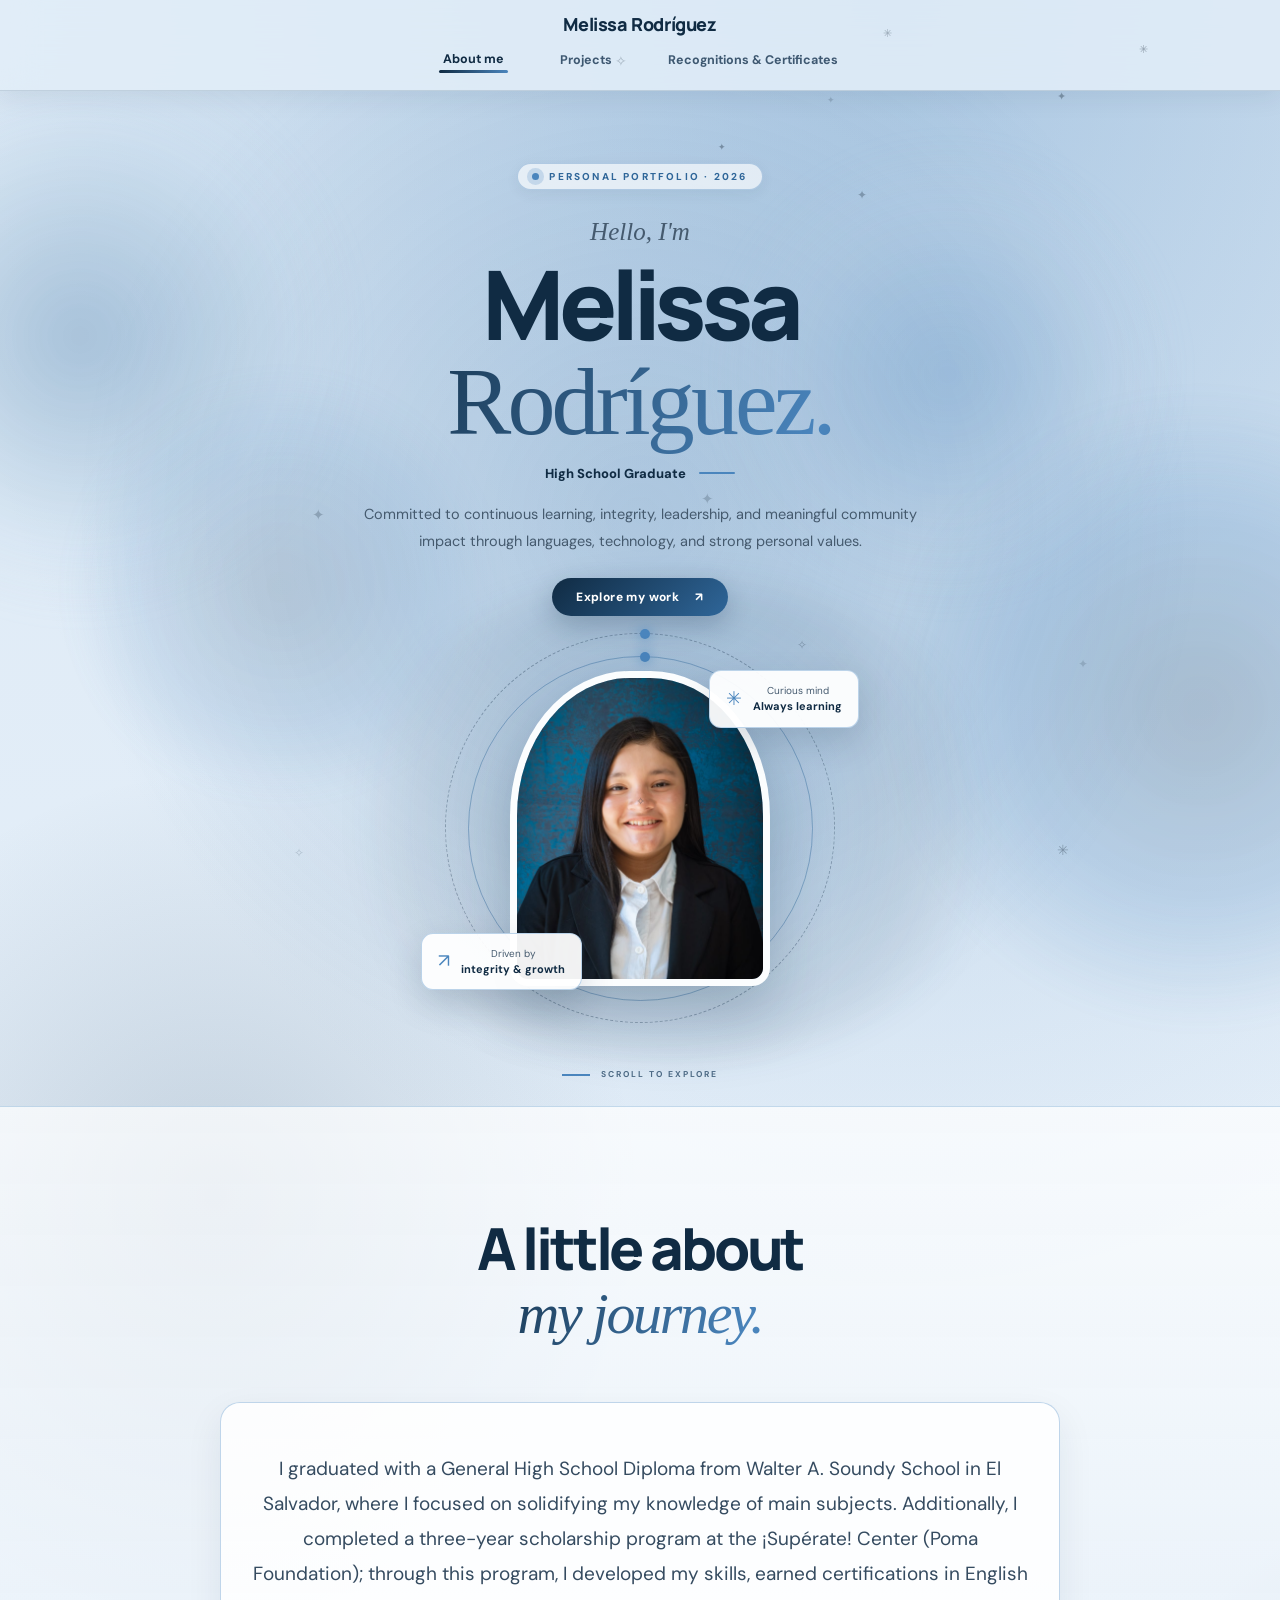
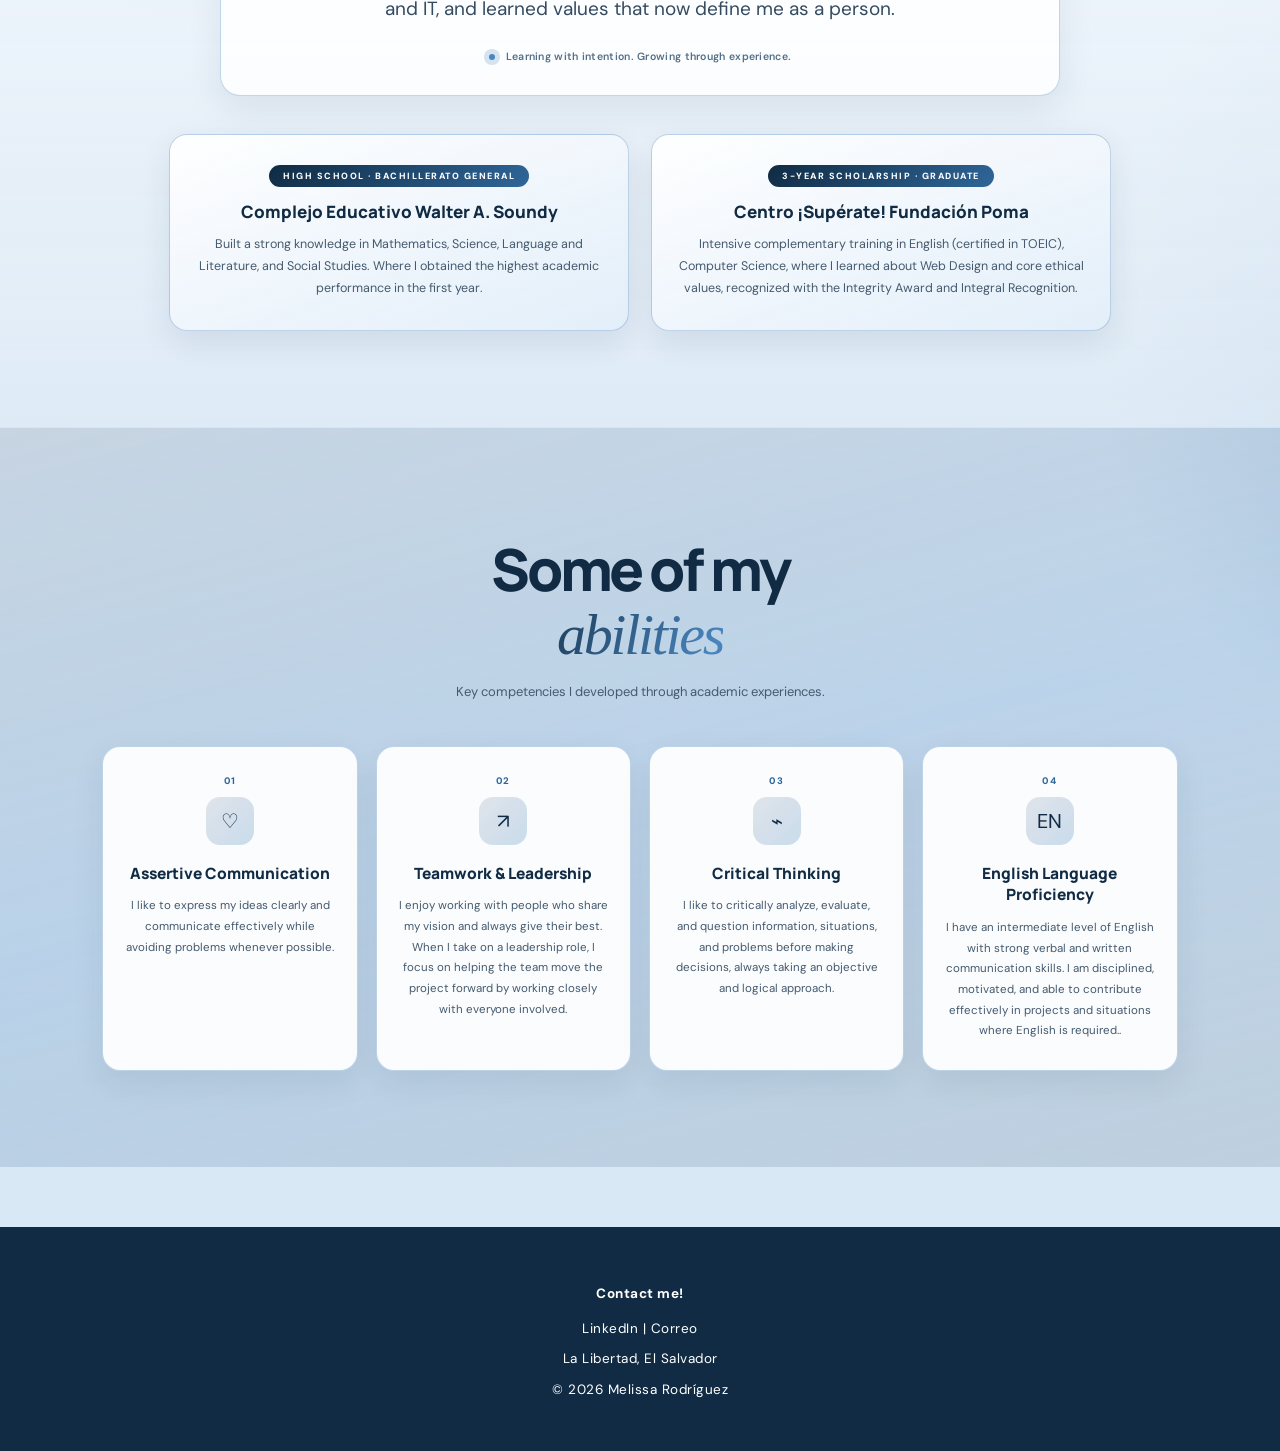
==== commit 06d88757: "Actualizacion final del portafolio" ====
--- a/index.html
+++ b/index.html
@@ -5,7 +5,8 @@
     <meta charset="UTF-8">
     <meta name="viewport" content="width=device-width, initial-scale=1.0">
     <meta name="theme-color" content="#1C3D5A">
-    <meta name="description" content="Personal portfolio of Melissa Beatriz Rodríguez Rivera — High School Graduate, English, IT & Leadership.">
+    <meta name="description"
+        content="Personal portfolio of Melissa Beatriz Rodríguez Rivera — High School Graduate, English, IT & Leadership.">
     <title>Melissa Rodríguez — About Me</title>
     <link rel="stylesheet" href="style.css">
     <script src="melistyle.js" defer></script>
@@ -33,7 +34,8 @@
                 <p class="intro-line">Hello, I'm</p>
                 <h1>Melissa<br><span>Rodríguez.</span></h1>
                 <div class="hero-role">High School Graduate <span class="role-line"></span></div>
-                <p class="hero-description">Committed to continuous learning, integrity, leadership, and meaningful community
+                <p class="hero-description">Committed to continuous learning, integrity, leadership, and meaningful
+                    community
                     impact through languages, technology, and strong personal values.</p>
                 <a class="text-link" href="Projects-index.html">Explore my work <span>↗</span></a>
             </div>
@@ -47,19 +49,19 @@
                             learning</b></span></div>
                 <div class="floating-note note-bottom"><span class="note-icon">↗</span><span>Driven by<br><b>integrity
                             &amp; growth</b></span></div>
-                <span class="visual-index">01 / ABOUT</span>
             </div>
             <div class="hero-scroll"><span></span> SCROLL TO EXPLORE</div>
         </section>
 
         <section class="content-section profile-section">
             <div class="section-heading reveal">
-                <span class="section-kicker">01 — WHO I AM</span>
                 <h2>A little about<br><em>my journey.</em></h2>
             </div>
             <div class="profile-copy reveal">
-                <span class="small-label">PROFILE · EL SALVADOR</span>
-                <p>I am Melissa Beatriz Rodríguez Rivera, a General High School graduate from Complejo Educativo Walter A. Soundy in El Salvador, where I built a solid academic foundation across core subjects and earned First Place in academic achievement. Additionally, I completed a three-year scholarship program at Centro ¡Supérate! Fundación Poma, where I developed proficiency in English, Information Technology, and leadership values—earning formal recognition for Integrity and integral excellence.
+                <p> I graduated with a General High School Diploma from Walter A. Soundy School in El Salvador, where I
+                    focused on solidifying my knowledge of main subjects. Additionally, I completed a three-year
+                    scholarship program at the ¡Supérate! Center (Poma Foundation); through this program, I developed my
+                    skills, earned certifications in English and IT, and learned values that now define me as a person.
                 </p>
                 <div class="profile-foot"><span class="mini-dot"></span> Learning with intention. Growing through
                     experience.</div>
@@ -69,58 +71,51 @@
                 <article class="edu-card reveal">
                     <span class="edu-badge">HIGH SCHOOL · BACHILLERATO GENERAL</span>
                     <h3>Complejo Educativo Walter A. Soundy</h3>
-                    <p>Focused on strengthening general academic knowledge across Mathematics, Natural Sciences, Language &amp; Literature, and Social Studies, achieving First Place in academic performance and serving as School President.</p>
-                    <div class="edu-tags">
-                        <span>General Knowledge</span>
-                        <span>1st Place Academic Honor</span>
-                        <span>Student Leadership</span>
-                    </div>
+                    <p>Built a strong knowledge in Mathematics, Science, Language and Literature, and Social Studies.
+                        Where I obtained the highest academic performance in the first year.</p>
                 </article>
 
                 <article class="edu-card reveal">
                     <span class="edu-badge">3-YEAR SCHOLARSHIP · GRADUATE</span>
                     <h3>Centro ¡Supérate! Fundación Poma</h3>
-                    <p>Intensive complementary training in English (TOEIC Bronze &amp; B1+ CEFR), Computer Science &amp; Web Design, and core ethical values, recognized with the Integrity Award and Integral Recognition.</p>
-                    <div class="edu-tags">
-                        <span>English (B1+ / TOEIC)</span>
-                        <span>IT &amp; Web Development</span>
-                        <span>Integrity &amp; Values</span>
-                    </div>
+                    <p>Intensive complementary training in English (certified in TOEIC), Computer Science, where I
+                        learned about Web Design and core ethical values, recognized with the Integrity Award and
+                        Integral Recognition.</p>
                 </article>
             </div>
         </section>
 
         <section class="skills-section">
             <div class="section-heading centered reveal">
-                <span class="section-kicker">02 — SKILLS &amp; EXPERTISE</span>
-                <h2>What I bring<br><em>to the table.</em></h2>
-                <p>Key competencies developed through academic experiences, leadership roles, and training in English,
-                    IT, and values.</p>
+                <h2>Some of my<br><em>abilities</em></h2>
+                <p>Key competencies I developed through academic experiences.</p>
             </div>
             <div class="skills-grid">
                 <article class="skill-card reveal"><span class="skill-number">01</span>
-                    <div class="skill-symbol">✳</div>
+                    <div class="skill-symbol">♡</div>
                     <h3>Assertive Communication</h3>
-                    <p>I express my ideas with confidence, empathy, and respect—listening to different
-                        perspectives, communicating clearly, and building connections around a shared goal.</p>
+                    <p>I like to express my ideas clearly and communicate effectively while avoiding problems whenever
+                        possible.</p>
                 </article>
                 <article class="skill-card reveal"><span class="skill-number">02</span>
                     <div class="skill-symbol">↗</div>
                     <h3>Teamwork &amp; Leadership</h3>
-                    <p>As School President and project manager, I organize efforts, listen actively, and collaborate
-                        alongside others to turn shared objectives into tangible community results.</p>
+                    <p>I enjoy working with people who share my vision and always give their best. When I take on a
+                        leadership role, I focus on helping the team move the project forward by working closely with
+                        everyone involved.</p>
                 </article>
                 <article class="skill-card reveal"><span class="skill-number">03</span>
                     <div class="skill-symbol">⌁</div>
-                    <h3>IT, UI/UX &amp; Critical Thinking</h3>
-                    <p>Trained in computer science, Figma prototyping, and web fundamentals (HTML &amp; CSS), I enjoy
-                        analyzing problems and designing clean, accessible digital solutions.</p>
+                    <h3> Critical Thinking</h3>
+                    <p>I like to critically analyze, evaluate, and question information, situations, and problems before
+                        making decisions, always taking an objective and logical approach.</p>
                 </article>
                 <article class="skill-card reveal"><span class="skill-number">04</span>
-                    <div class="skill-symbol">Aa</div>
+                    <div class="skill-symbol">EN</div>
                     <h3>English Language Proficiency</h3>
-                    <p>Certified at Intermediate 2 (B1+) with a 9.6 score and Bronze TOEIC recognition, English allows me
-                        to connect globally and pursue higher education in foreign languages.</p>
+                    <p>I have an intermediate level of English with strong verbal and written communication skills. I am
+                        disciplined, motivated, and able to contribute effectively in projects and situations where
+                        English is required..</p>
                 </article>
             </div>
         </section>
@@ -130,7 +125,8 @@
         <div class="footer-content">
             <h4 class="footer-title">Contact me!</h4>
             <div class="footer-links">
-                <a href="https://www.linkedin.com/in/melissa-beatriz-rodr%C3%ADguez-rivera-15167b450" target="_blank" rel="noopener noreferrer">LinkedIn</a>
+                <a href="https://www.linkedin.com/in/melissa-beatriz-rodr%C3%ADguez-rivera-15167b450" target="_blank"
+                    rel="noopener noreferrer">LinkedIn</a>
                 <span>|</span>
                 <a href="mailto:melissa.bea.rodriguez@gmail.com">Correo</a>
             </div>
--- a/style.css
+++ b/style.css
@@ -295,6 +295,7 @@
     background: linear-gradient(120deg, var(--navy-mid), var(--blue-bright), var(--navy-mid));
     background-size: 200% auto;
     -webkit-background-clip: text;
+    background-clip: text;
     -webkit-text-fill-color: transparent;
     font-family: Georgia, "Times New Roman", serif;
     font-weight: 500;
@@ -302,6 +303,7 @@
     animation: text-flow 8s linear infinite;
 }
 
+
 .hero-role {
     display: flex;
     align-items: center;
@@ -320,7 +322,7 @@
 }
 
 .hero-description,
-.page-hero-inner > p {
+.page-hero-inner>p {
     max-width: 600px;
     margin: 19px auto 24px;
     color: var(--muted);
@@ -528,8 +530,8 @@
     text-align: center;
 }
 
-.section-topline > p,
-.centered > p {
+.section-topline>p,
+.centered>p {
     max-width: 560px;
     margin: 0 auto;
     color: var(--muted);
@@ -553,7 +555,7 @@
     font-size: 9.5px;
 }
 
-.profile-copy > p {
+.profile-copy>p {
     margin: 16px auto 24px;
     color: #354B60;
     font-size: clamp(15.5px, 1.8vw, 19px);
@@ -803,14 +805,14 @@
     flex-wrap: wrap;
     justify-content: center;
     align-items: flex-start;
-    max-width: 1120px; /* Ancho ajustado estrictamente para forzar 3 por fila */
+    max-width: 1120px;
     width: 100%;
     margin: 0 auto;
     gap: 28px;
 }
 
 .project-card {
-    flex: 0 1 340px; /* Ancho ideal que permite exactamente 3 arriba y 2 abajo centradas */
+    flex: 0 1 340px;
     width: 100%;
     max-width: 350px;
     position: relative;
@@ -904,7 +906,7 @@
     letter-spacing: 0.9px;
 }
 
-.project-meta span + span {
+.project-meta span+span {
     color: #5C768F;
 }
 
@@ -954,7 +956,7 @@
     text-align: center;
 }
 
-.project-details > span {
+.project-details>span {
     display: block;
     margin-top: 12px;
     color: var(--blue);
@@ -1034,7 +1036,7 @@
     transform: scale(1.05);
 }
 
-.certificate-image > span {
+.certificate-image>span {
     position: absolute;
     top: 16px;
     left: 16px;
@@ -1129,6 +1131,20 @@
 }
 
 /* =========================================
+   FOOTER (Color --navy institucional sin línea)
+   ========================================= */
+.site-footer {
+    background-color: var(--navy);
+    color: var(--white);
+    text-align: center;
+    padding: 40px 20px;
+    margin-top: 60px;
+    font-size: 13.5px;
+    letter-spacing: 0.5px;
+    border-top: none;
+}
+
+/* =========================================
    REVEAL & KEYFRAMES DINÁMICOS
    ========================================= */
 .reveal {
@@ -1150,69 +1166,187 @@
 }
 
 @keyframes bg-shimmer {
-    0% { background-position: 0% 0%; }
-    100% { background-position: 100% 100%; }
+    0% {
+        background-position: 0% 0%;
+    }
+
+    100% {
+        background-position: 100% 100%;
+    }
 }
 
 @keyframes text-flow {
-    0% { background-position: 0% 50%; }
-    100% { background-position: 200% 50%; }
+    0% {
+        background-position: 0% 50%;
+    }
+
+    100% {
+        background-position: 200% 50%;
+    }
 }
 
 @keyframes orbit {
-    to { transform: rotate(360deg); }
+    to {
+        transform: rotate(360deg);
+    }
 }
 
 @keyframes slowspin {
-    to { transform: translateY(-50%) rotate(360deg); }
+    to {
+        transform: translateY(-50%) rotate(360deg);
+    }
 }
 
 @keyframes slow-spin-icon {
-    to { transform: rotate(360deg); }
+    to {
+        transform: rotate(360deg);
+    }
 }
 
 @keyframes portrait-bob {
-    0%, 100% { transform: translateY(0); }
-    50% { transform: translateY(-9px); }
+
+    0%,
+    100% {
+        transform: translateY(0);
+    }
+
+    50% {
+        transform: translateY(-9px);
+    }
 }
 
 @keyframes float-dynamic {
-    0%, 100% { transform: translateY(0) rotate(0deg); }
-    50% { transform: translateY(-10px) rotate(1.2deg); }
+
+    0%,
+    100% {
+        transform: translateY(0) rotate(0deg);
+    }
+
+    50% {
+        transform: translateY(-10px) rotate(1.2deg);
+    }
 }
 
 @keyframes dot-pulse {
-    0%, 100% { transform: scale(1); box-shadow: 0 0 0 4px rgba(74, 133, 189, 0.22); }
-    50% { transform: scale(1.25); box-shadow: 0 0 0 8px rgba(74, 133, 189, 0.08); }
+
+    0%,
+    100% {
+        transform: scale(1);
+        box-shadow: 0 0 0 4px rgba(74, 133, 189, 0.22);
+    }
+
+    50% {
+        transform: scale(1.25);
+        box-shadow: 0 0 0 8px rgba(74, 133, 189, 0.08);
+    }
 }
 
 @keyframes scroll-bounce {
-    0%, 100% { transform: translate(-50%, 0); }
-    50% { transform: translate(-50%, 5px); }
+
+    0%,
+    100% {
+        transform: translate(-50%, 0);
+    }
+
+    50% {
+        transform: translate(-50%, 5px);
+    }
 }
 
 @keyframes ambient-drift {
-    0%, 100% { transform: translate3d(-18px, -12px, 0) scale(0.95); }
-    50% { transform: translate3d(55px, 35px, 0) scale(1.12); }
+
+    0%,
+    100% {
+        transform: translate3d(-18px, -12px, 0) scale(0.95);
+    }
+
+    50% {
+        transform: translate3d(55px, 35px, 0) scale(1.12);
+    }
 }
 
 @keyframes ambient-drift-reverse {
-    0%, 100% { transform: translate3d(18px, 14px, 0) scale(1.06); }
-    50% { transform: translate3d(-50px, -30px, 0) scale(0.94); }
+
+    0%,
+    100% {
+        transform: translate3d(18px, 14px, 0) scale(1.06);
+    }
+
+    50% {
+        transform: translate3d(-50px, -30px, 0) scale(0.94);
+    }
 }
 
 @keyframes ambient-pulse {
-    0% { transform: translateX(-25px) scale(0.94); }
-    100% { transform: translateX(25px) scale(1.1); }
+    0% {
+        transform: translateX(-25px) scale(0.94);
+    }
+
+    100% {
+        transform: translateX(25px) scale(1.1);
+    }
 }
 
 @keyframes ambient-glide {
-    0% { transform: translate3d(-20px, 16px, 0) scale(0.92); }
-    100% { transform: translate3d(32px, -28px, 0) scale(1.1); }
+    0% {
+        transform: translate3d(-20px, 16px, 0) scale(0.92);
+    }
+
+    100% {
+        transform: translate3d(32px, -28px, 0) scale(1.1);
+    }
 }
 
 /* =========================================
-   RESPONSIVO MÓVIL Y TABLET (CENTRADO)
+   DESTELLOS Y ANIMACIONES DE FONDO
+   ========================================= */
+.sparkle-container {
+    position: fixed;
+    top: 0;
+    left: 0;
+    width: 100vw;
+    height: 100vh;
+    pointer-events: none;
+    z-index: 9999;
+    overflow: hidden;
+}
+
+.sparkle {
+    position: absolute;
+    background: radial-gradient(circle, #fff 0%, rgba(255, 255, 255, 0.8) 50%, transparent 100%);
+    border-radius: 50%;
+    animation: sparkleAnim var(--duration) linear infinite;
+    opacity: 0;
+}
+
+@keyframes sparkleAnim {
+    0% {
+        transform: translateY(100vh) scale(0);
+        opacity: 0;
+    }
+
+    50% {
+        opacity: 0.8;
+        transform: translateY(50vh) scale(1);
+    }
+
+    100% {
+        transform: translateY(-10vh) scale(0.2);
+    }
+}
+
+@keyframes floatingStarAnim {
+    0% {
+        transform: translateY(0) scale(0.9);
+    }
+
+    100% {
+        transform: translateY(-15px) scale(1.1);
+    }
+}
+
+/* =========================================
+   RESPONSIVO MÓVIL Y TABLET (FLUIDO Y SIN TRABAS)
    ========================================= */
 @media (max-width: 1000px) {
     .page-hero-mark {
@@ -1222,6 +1356,17 @@
 }
 
 @media (max-width: 700px) {
+
+    .ambient,
+    body::before,
+    body::after {
+        display: none !important;
+    }
+
+    body {
+        animation: none;
+    }
+
     .site-header {
         min-height: 68px;
         flex-direction: row;
@@ -1285,7 +1430,7 @@
     }
 
     .hero h1 {
-        font-size: clamp(54px, 15vw, 76px);
+        font-size: clamp(48px, 12vw, 68px);
     }
 
     .hero-visual {
@@ -1293,60 +1438,43 @@
     }
 
     .portrait-frame {
-        width: 225px;
-        height: 275px;
-    }
-
-    .portrait-orbit {
-        width: 300px;
-        height: 300px;
-    }
-
+        width: 215px;
+        height: 260px;
+        animation: none;
+    }
+
+    .portrait-orbit,
     .orbit-b {
-        width: 335px;
-        height: 335px;
-    }
-
-    .note-top {
-        top: 12px;
-        right: 0;
-    }
-
-    .note-bottom {
-        bottom: 10px;
-        left: 0;
+        display: none;
+    }
+
+    .floating-note {
+        animation: none;
     }
 
     .content-section,
     .skills-section,
     .projects-section,
     .certificates-section {
-        padding: 72px 20px;
+        padding: 60px 20px;
     }
 
     .section-heading h2,
     .section-topline h2 {
-        font-size: 40px;
+        font-size: 36px;
     }
 
     .page-hero {
-        min-height: 350px;
-        padding: 62px 20px 54px;
+        min-height: 320px;
+        padding: 52px 20px 44px;
     }
 
     .page-hero h1 {
-        font-size: clamp(52px, 14vw, 74px);
+        font-size: clamp(44px, 12vw, 64px);
     }
 
     .page-hero-mark {
-        top: 22px;
-        right: -5px;
-        font-size: 76px;
-        transform: none;
-    }
-
-    @keyframes slowspin {
-        to { transform: rotate(360deg); }
+        display: none;
     }
 
     .project-card,
@@ -1354,18 +1482,27 @@
     .skill-card,
     .edu-card {
         max-width: 440px;
+        transition: transform 0.2s ease, box-shadow 0.2s ease;
+    }
+
+    .project-card:hover,
+    .certificate-card:hover,
+    .skill-card:hover,
+    .edu-card:hover {
+        transform: none;
     }
 
     .project-image {
-        height: 225px;
+        height: 200px;
     }
 
     .certificate-image {
-        height: 260px;
+        height: 230px;
     }
 }
 
 @media (prefers-reduced-motion: reduce) {
+
     *,
     *::before,
     *::after {
@@ -1379,120 +1516,4 @@
         opacity: 1;
         transform: none;
     }
-}
-
-/* =========================================
-   DESTELLOS Y ANIMACIONES DE FONDO
-   ========================================= */
-.sparkle-container {
-    position: fixed;
-    top: 0;
-    left: 0;
-    width: 100vw;
-    height: 100vh;
-    pointer-events: none;
-    z-index: 9999;
-    overflow: hidden;
-}
-
-.sparkle {
-    position: absolute;
-    background: radial-gradient(circle, #fff 0%, rgba(255,255,255,0.8) 50%, transparent 100%);
-    border-radius: 50%;
-    animation: sparkleAnim var(--duration) linear infinite;
-    opacity: 0;
-}
-
-@keyframes sparkleAnim {
-    0% {
-        transform: translateY(100vh) scale(0);
-        opacity: 0;
-    }
-    50% {
-        opacity: 0.8;
-        transform: translateY(50vh) scale(1);
-    }
-    100% {
-        transform: translateY(-10vh) scale(0.2);
-        opacity: 0;
-    }
-}
-
-.floating-star-symbol {
-    position: absolute;
-    color: var(--blue-bright);
-    pointer-events: none;
-    z-index: 9998;
-    user-select: none;
-}
-
-@keyframes floatingStarAnim {
-    0% {
-        transform: translateY(0px) rotate(0deg) scale(0.9);
-    }
-    100% {
-        transform: translateY(-25px) rotate(20deg) scale(1.2);
-    }
-}
-
-/* =========================================
-   PIE DE PÁGINA (FOOTER) - AZUL OSCURO
-   ========================================= */
-.site-footer {
-    background-color: var(--navy);
-    color: #b0c4de;
-    padding: 3rem 2rem;
-    text-align: center;
-    border-top: 1px solid rgba(74, 133, 189, 0.35);
-    font-family: inherit;
-}
-
-.site-footer .footer-content {
-    max-width: 800px;
-    margin: 0 auto;
-    display: flex;
-    flex-direction: column;
-    gap: 1rem;
-    align-items: center;
-}
-
-.site-footer .footer-title {
-    font-size: 1.1rem;
-    font-weight: 500;
-    color: #ffffff;
-    margin: 0;
-}
-
-.site-footer .footer-links {
-    display: flex;
-    gap: 0.75rem;
-    align-items: center;
-    font-size: 0.95rem;
-}
-
-.site-footer .footer-links a {
-    color: #ffffff;
-    text-decoration: none;
-    transition: color 0.2s ease;
-}
-
-.site-footer .footer-links a:hover {
-    color: var(--blue-light);
-    text-decoration: underline;
-}
-
-.site-footer .footer-links span {
-    color: #666666;
-}
-
-.site-footer .footer-location {
-    font-size: 0.95rem;
-    color: #b0c4de;
-    margin: 0;
-}
-
-.site-footer .footer-copy {
-    font-size: 0.85rem;
-    color: #8da4c4;
-    margin-top: 0.5rem;
 }
